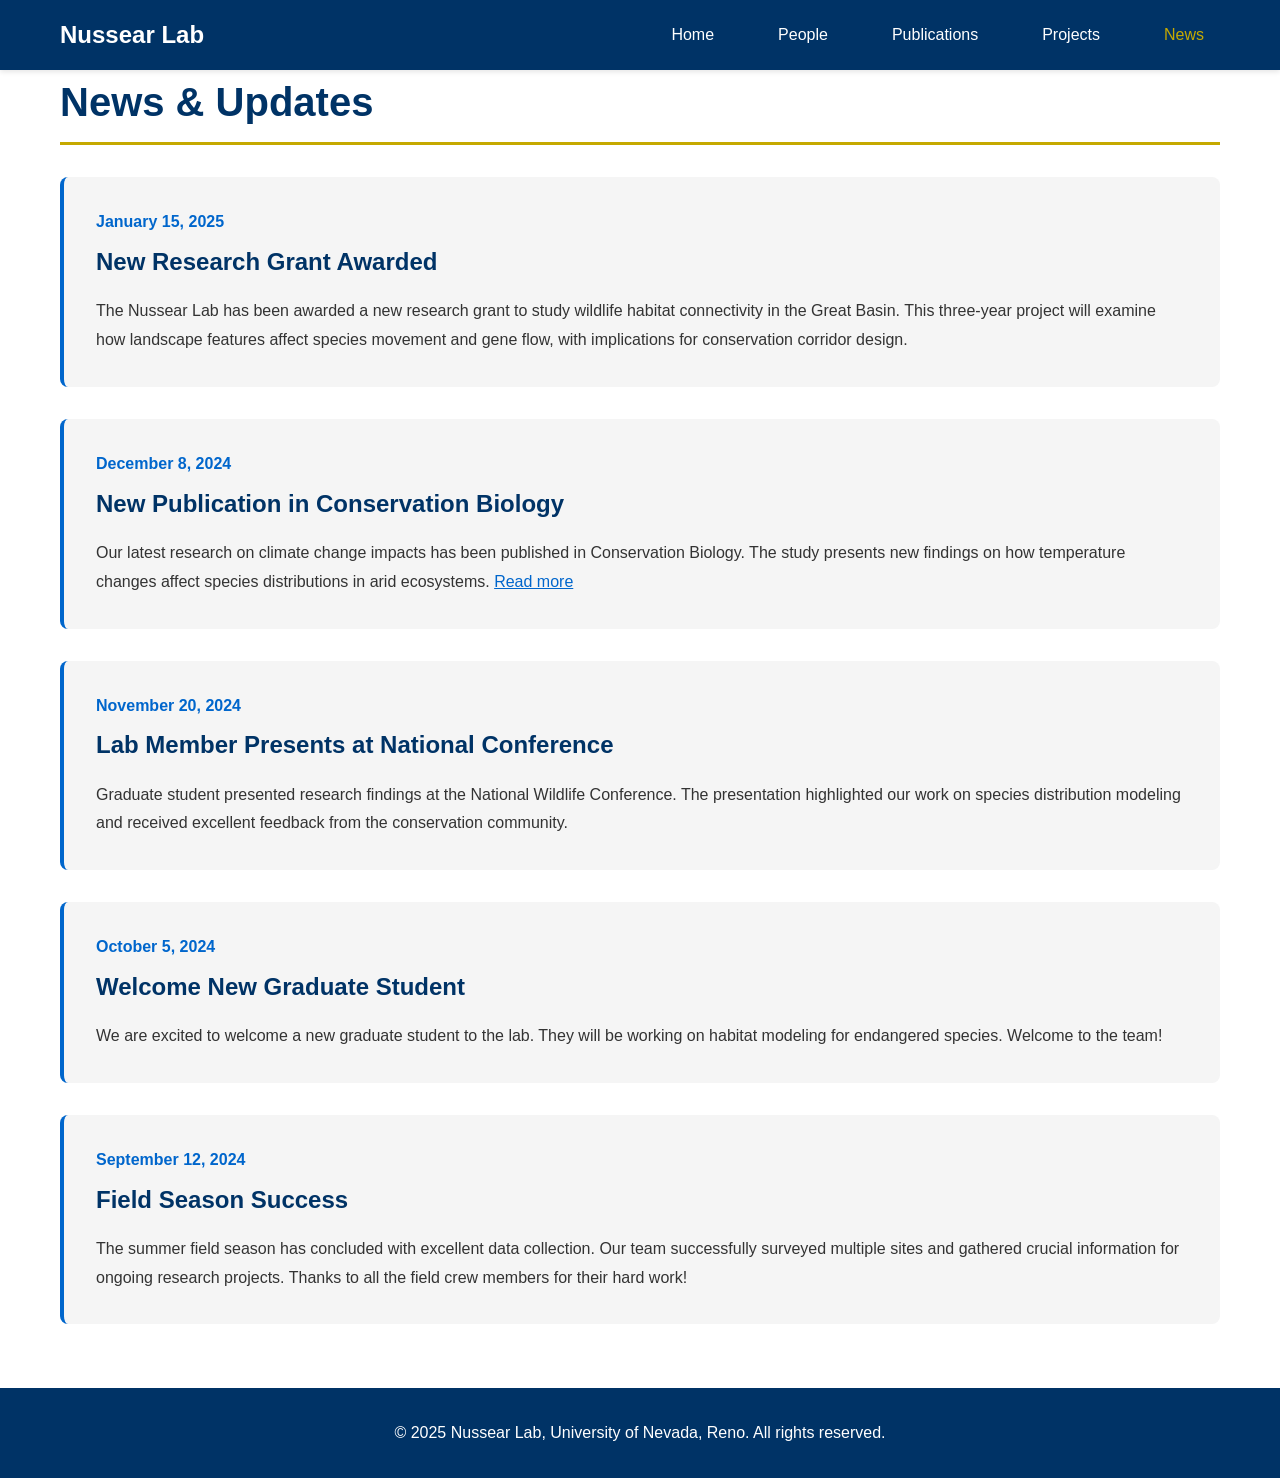
==== news.html @ e8a4df54 "Complete Nussear Lab website with all pages and functionality Co-authored-by: knussear <2953219+knus" ====
<!DOCTYPE html>
<html lang="en">
<head>
    <meta charset="UTF-8">
    <meta name="viewport" content="width=device-width, initial-scale=1.0">
    <meta name="description" content="Latest news and updates from the Nussear Lab">
    <title>News | Nussear Lab</title>
    <link rel="stylesheet" href="css/style.css">
</head>
<body>
    <nav class="navbar">
        <div class="container">
            <div class="nav-brand">
                <a href="index.html">Nussear Lab</a>
            </div>
            <ul class="nav-menu">
                <li><a href="index.html">Home</a></li>
                <li><a href="people.html">People</a></li>
                <li><a href="publications.html">Publications</a></li>
                <li><a href="projects.html">Projects</a></li>
                <li><a href="news.html" class="active">News</a></li>
            </ul>
        </div>
    </nav>

    <main class="container">
        <h1 class="page-title">News & Updates</h1>
        
        <div class="news-feed">
            <article class="news-item">
                <div class="news-date">January 15, 2025</div>
                <h2 class="news-title">New Research Grant Awarded</h2>
                <p class="news-content">
                    The Nussear Lab has been awarded a new research grant to study wildlife habitat 
                    connectivity in the Great Basin. This three-year project will examine how landscape 
                    features affect species movement and gene flow, with implications for conservation 
                    corridor design.
                </p>
            </article>

            <article class="news-item">
                <div class="news-date">December 8, 2024</div>
                <h2 class="news-title">New Publication in Conservation Biology</h2>
                <p class="news-content">
                    Our latest research on climate change impacts has been published in Conservation Biology. 
                    The study presents new findings on how temperature changes affect species distributions 
                    in arid ecosystems. <a href="publications.html">Read more</a>
                </p>
            </article>

            <article class="news-item">
                <div class="news-date">November 20, 2024</div>
                <h2 class="news-title">Lab Member Presents at National Conference</h2>
                <p class="news-content">
                    Graduate student presented research findings at the National Wildlife Conference. 
                    The presentation highlighted our work on species distribution modeling and received 
                    excellent feedback from the conservation community.
                </p>
            </article>

            <article class="news-item">
                <div class="news-date">October 5, 2024</div>
                <h2 class="news-title">Welcome New Graduate Student</h2>
                <p class="news-content">
                    We are excited to welcome a new graduate student to the lab. They will be working 
                    on habitat modeling for endangered species. Welcome to the team!
                </p>
            </article>

            <article class="news-item">
                <div class="news-date">September 12, 2024</div>
                <h2 class="news-title">Field Season Success</h2>
                <p class="news-content">
                    The summer field season has concluded with excellent data collection. Our team 
                    successfully surveyed multiple sites and gathered crucial information for ongoing 
                    research projects. Thanks to all the field crew members for their hard work!
                </p>
            </article>
        </div>
    </main>

    <footer>
        <div class="container">
            <p>&copy; 2025 Nussear Lab, University of Nevada, Reno. All rights reserved.</p>
        </div>
    </footer>

    <script src="js/main.js"></script>
</body>
</html>
---- css/style.css ----
/* Reset and Base Styles */
* {
    margin: 0;
    padding: 0;
    box-sizing: border-box;
}

:root {
    --primary-color: #003366;
    --secondary-color: #0066cc;
    --accent-color: #c5a900;
    --text-color: #333;
    --light-bg: #f5f5f5;
    --white: #ffffff;
    --border-color: #ddd;
    --success-color: #4caf50;
    --completed-color: #757575;
}

body {
    font-family: 'Segoe UI', Tahoma, Geneva, Verdana, sans-serif;
    line-height: 1.6;
    color: var(--text-color);
    background-color: var(--white);
}

.container {
    max-width: 1200px;
    margin: 0 auto;
    padding: 0 20px;
}

/* Navigation */
.navbar {
    background-color: var(--primary-color);
    color: var(--white);
    padding: 1rem 0;
    position: sticky;
    top: 0;
    z-index: 1000;
    box-shadow: 0 2px 5px rgba(0,0,0,0.1);
}

.navbar .container {
    display: flex;
    justify-content: space-between;
    align-items: center;
}

.nav-brand a {
    color: var(--white);
    text-decoration: none;
    font-size: 1.5rem;
    font-weight: bold;
}

.nav-menu {
    display: flex;
    list-style: none;
    gap: 2rem;
}

.nav-menu a {
    color: var(--white);
    text-decoration: none;
    transition: color 0.3s;
    padding: 0.5rem 1rem;
}

.nav-menu a:hover,
.nav-menu a.active {
    color: var(--accent-color);
}

/* Hero Section */
.hero {
    background: linear-gradient(135deg, var(--primary-color), var(--secondary-color));
    color: var(--white);
    padding: 4rem 0;
    text-align: center;
}

.hero h1 {
    font-size: 3rem;
    margin-bottom: 1rem;
}

.hero .subtitle {
    font-size: 1.5rem;
    margin-bottom: 0.5rem;
}

/* Main Content */
main {
    padding: 3rem 0;
    min-height: calc(100vh - 300px);
}

.page-title {
    font-size: 2.5rem;
    color: var(--primary-color);
    margin-bottom: 2rem;
    border-bottom: 3px solid var(--accent-color);
    padding-bottom: 0.5rem;
}

/* Sections */
.about {
    margin-bottom: 3rem;
}

.about h2 {
    color: var(--primary-color);
    margin-bottom: 1rem;
}

.about p {
    font-size: 1.1rem;
    margin-bottom: 1rem;
}

/* Highlight Grid */
.highlights {
    margin: 3rem 0;
}

.highlight-grid {
    display: grid;
    grid-template-columns: repeat(auto-fit, minmax(300px, 1fr));
    gap: 2rem;
    margin-top: 2rem;
}

.highlight-card {
    background-color: var(--light-bg);
    padding: 2rem;
    border-radius: 8px;
    text-align: center;
    transition: transform 0.3s, box-shadow 0.3s;
}

.highlight-card:hover {
    transform: translateY(-5px);
    box-shadow: 0 5px 15px rgba(0,0,0,0.2);
}

.highlight-card h3 {
    color: var(--primary-color);
    margin-bottom: 1rem;
}

.btn {
    display: inline-block;
    background-color: var(--secondary-color);
    color: var(--white);
    padding: 0.75rem 1.5rem;
    text-decoration: none;
    border-radius: 5px;
    margin-top: 1rem;
    transition: background-color 0.3s;
}

.btn:hover {
    background-color: var(--primary-color);
}

/* People Section */
.people-section {
    margin-bottom: 3rem;
}

.people-section h2 {
    color: var(--primary-color);
    margin-bottom: 1.5rem;
    font-size: 1.8rem;
}

.people-grid {
    display: grid;
    grid-template-columns: repeat(auto-fill, minmax(300px, 1fr));
    gap: 2rem;
}

.person-card {
    background-color: var(--light-bg);
    padding: 1.5rem;
    border-radius: 8px;
    border-left: 4px solid var(--secondary-color);
}

.person-info h3 {
    color: var(--primary-color);
    margin-bottom: 0.5rem;
}

.person-role {
    color: var(--secondary-color);
    font-weight: bold;
    margin-bottom: 0.75rem;
}

.person-bio {
    margin-bottom: 0.75rem;
}

.person-contact {
    font-size: 0.9rem;
}

.person-contact a {
    color: var(--secondary-color);
}

/* Alumni List */
.alumni-list {
    background-color: var(--light-bg);
    padding: 2rem;
    border-radius: 8px;
}

.alumni-item {
    padding: 1rem 0;
    border-bottom: 1px solid var(--border-color);
}

.alumni-item:last-child {
    border-bottom: none;
}

.alumni-item h4 {
    color: var(--primary-color);
    margin-bottom: 0.25rem;
}

/* Publications */
.filter-controls {
    margin-bottom: 2rem;
    padding: 1rem;
    background-color: var(--light-bg);
    border-radius: 5px;
}

.filter-controls label {
    font-weight: bold;
    margin-right: 1rem;
}

.filter-controls select {
    padding: 0.5rem;
    border: 1px solid var(--border-color);
    border-radius: 4px;
    font-size: 1rem;
}

.publications-list {
    margin-top: 2rem;
}

.publication {
    background-color: var(--light-bg);
    padding: 1.5rem;
    margin-bottom: 1.5rem;
    border-radius: 8px;
    border-left: 4px solid var(--secondary-color);
}

.pub-title {
    color: var(--primary-color);
    margin-bottom: 0.75rem;
    font-size: 1.3rem;
}

.pub-authors {
    margin-bottom: 0.5rem;
    font-weight: 500;
}

.pub-journal {
    margin-bottom: 0.5rem;
    color: #555;
}

.pub-year {
    color: var(--secondary-color);
    font-weight: bold;
    margin-bottom: 0.5rem;
}

.pub-links {
    margin-top: 0.75rem;
}

.pub-link {
    display: inline-block;
    background-color: var(--secondary-color);
    color: var(--white);
    padding: 0.4rem 1rem;
    margin-right: 0.5rem;
    text-decoration: none;
    border-radius: 4px;
    font-size: 0.9rem;
    transition: background-color 0.3s;
}

.pub-link:hover {
    background-color: var(--primary-color);
}

.no-results {
    text-align: center;
    padding: 2rem;
    color: #999;
}

/* Projects */
.projects-section {
    margin-bottom: 3rem;
}

.projects-section h2 {
    color: var(--primary-color);
    margin-bottom: 1.5rem;
    font-size: 1.8rem;
}

.project-card {
    background-color: var(--light-bg);
    padding: 2rem;
    margin-bottom: 2rem;
    border-radius: 8px;
    border-left: 5px solid var(--secondary-color);
}

.project-title {
    color: var(--primary-color);
    margin-bottom: 1rem;
    font-size: 1.5rem;
}

.project-status {
    display: inline-block;
    padding: 0.4rem 1rem;
    border-radius: 20px;
    font-size: 0.9rem;
    font-weight: bold;
    margin-bottom: 1rem;
}

.status-active {
    background-color: var(--success-color);
    color: var(--white);
}

.status-completed {
    background-color: var(--completed-color);
    color: var(--white);
}

.project-description {
    margin-bottom: 1.5rem;
    line-height: 1.8;
}

.project-meta {
    background-color: rgba(255,255,255,0.7);
    padding: 1rem;
    border-radius: 5px;
    margin-bottom: 1rem;
}

.project-meta p {
    margin-bottom: 0.5rem;
}

.project-outputs {
    background-color: rgba(255,255,255,0.7);
    padding: 1rem;
    border-radius: 5px;
}

.project-outputs ul {
    margin-left: 2rem;
    margin-top: 0.5rem;
}

/* News */
.news-feed {
    margin-top: 2rem;
}

.news-item {
    background-color: var(--light-bg);
    padding: 2rem;
    margin-bottom: 2rem;
    border-radius: 8px;
    border-left: 4px solid var(--secondary-color);
}

.news-date {
    color: var(--secondary-color);
    font-weight: bold;
    margin-bottom: 0.5rem;
}

.news-title {
    color: var(--primary-color);
    margin-bottom: 1rem;
    font-size: 1.5rem;
}

.news-content {
    line-height: 1.8;
}

.news-content a {
    color: var(--secondary-color);
}

/* Info Box */
.info-box {
    background-color: #e3f2fd;
    border-left: 4px solid var(--secondary-color);
    padding: 1.5rem;
    margin-top: 3rem;
    border-radius: 5px;
}

.info-box h2 {
    color: var(--primary-color);
    margin-bottom: 1rem;
}

.info-box code {
    background-color: #f5f5f5;
    padding: 0.2rem 0.5rem;
    border-radius: 3px;
    font-family: 'Courier New', monospace;
}

/* Footer */
footer {
    background-color: var(--primary-color);
    color: var(--white);
    text-align: center;
    padding: 2rem 0;
    margin-top: 4rem;
}

/* Responsive Design */
@media (max-width: 768px) {
    .navbar .container {
        flex-direction: column;
        gap: 1rem;
    }

    .nav-menu {
        flex-wrap: wrap;
        justify-content: center;
        gap: 1rem;
    }

    .hero h1 {
        font-size: 2rem;
    }

    .hero .subtitle {
        font-size: 1.2rem;
    }

    .highlight-grid {
        grid-template-columns: 1fr;
    }

    .people-grid {
        grid-template-columns: 1fr;
    }
}

@media (max-width: 480px) {
    .hero h1 {
        font-size: 1.5rem;
    }

    .page-title {
        font-size: 2rem;
    }
}
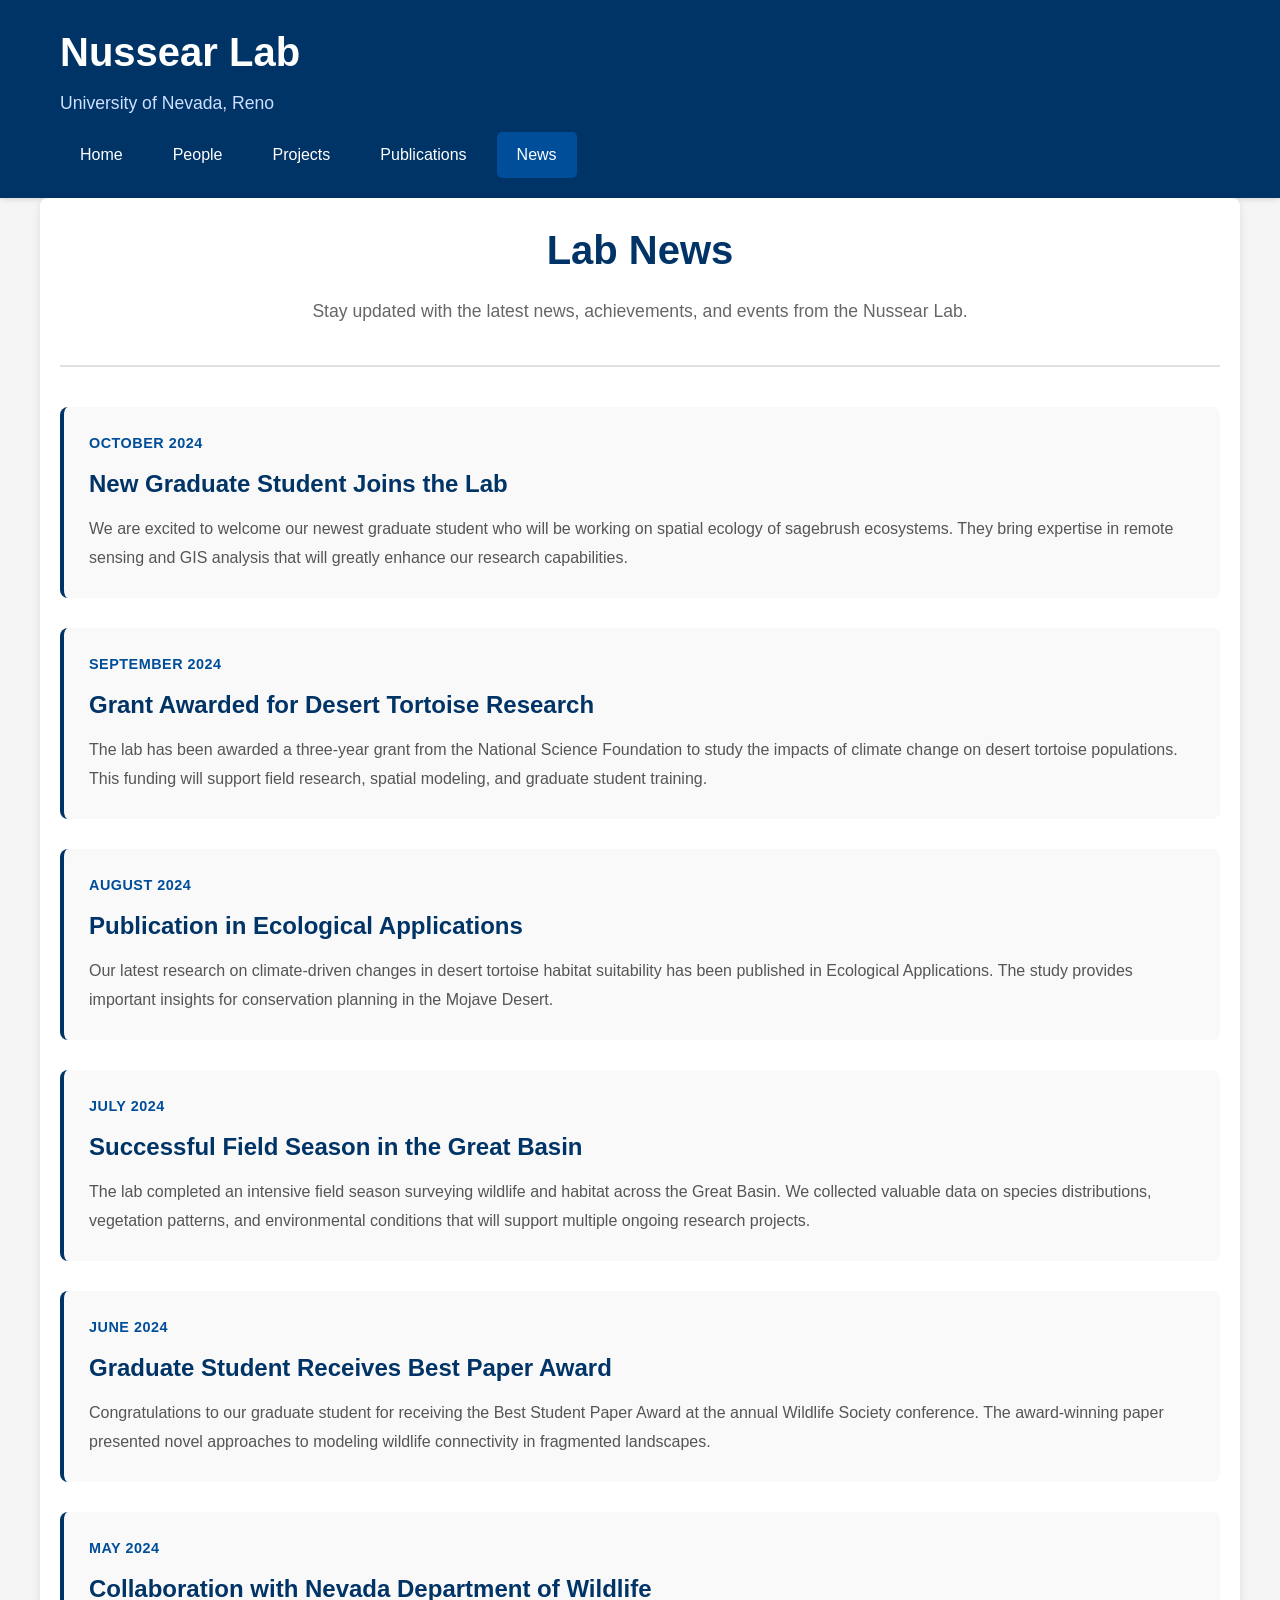
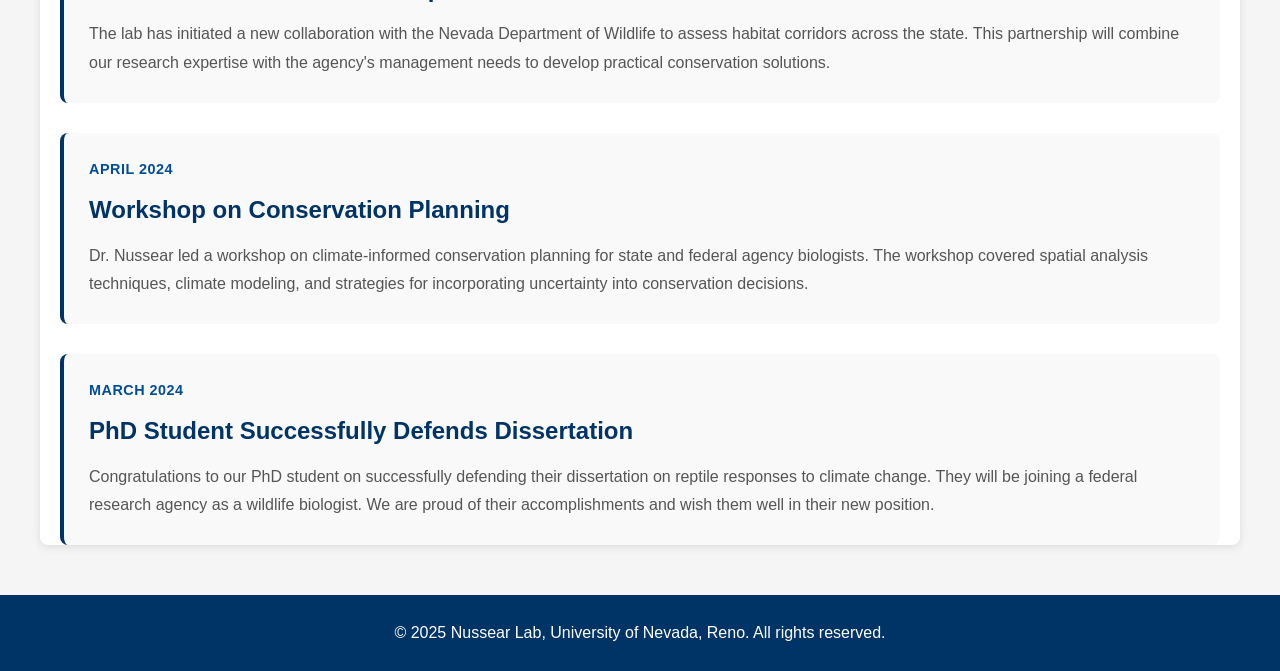
==== commit 1d3f15f0: "Build complete Nussear Lab website with all pages Co-authored-by: knussear <2953219+knussear@users.n" ====
--- a/news.html
+++ b/news.html
@@ -3,80 +3,83 @@
 <head>
     <meta charset="UTF-8">
     <meta name="viewport" content="width=device-width, initial-scale=1.0">
-    <meta name="description" content="Latest news and updates from the Nussear Lab">
-    <title>News | Nussear Lab</title>
+    <title>News - Nussear Lab</title>
     <link rel="stylesheet" href="css/style.css">
 </head>
 <body>
-    <nav class="navbar">
+    <header>
         <div class="container">
-            <div class="nav-brand">
-                <a href="index.html">Nussear Lab</a>
+            <div class="header-content">
+                <h1>Nussear Lab</h1>
+                <p class="subtitle">University of Nevada, Reno</p>
             </div>
-            <ul class="nav-menu">
-                <li><a href="index.html">Home</a></li>
-                <li><a href="people.html">People</a></li>
-                <li><a href="publications.html">Publications</a></li>
-                <li><a href="projects.html">Projects</a></li>
-                <li><a href="news.html" class="active">News</a></li>
-            </ul>
+            <nav>
+                <ul>
+                    <li><a href="index.html">Home</a></li>
+                    <li><a href="people.html">People</a></li>
+                    <li><a href="projects.html">Projects</a></li>
+                    <li><a href="publications.html">Publications</a></li>
+                    <li><a href="news.html" class="active">News</a></li>
+                </ul>
+            </nav>
         </div>
-    </nav>
+    </header>
 
     <main class="container">
-        <h1 class="page-title">News & Updates</h1>
-        
-        <div class="news-feed">
-            <article class="news-item">
-                <div class="news-date">January 15, 2025</div>
-                <h2 class="news-title">New Research Grant Awarded</h2>
-                <p class="news-content">
-                    The Nussear Lab has been awarded a new research grant to study wildlife habitat 
-                    connectivity in the Great Basin. This three-year project will examine how landscape 
-                    features affect species movement and gene flow, with implications for conservation 
-                    corridor design.
-                </p>
-            </article>
+        <section class="page-header">
+            <h2>Lab News</h2>
+            <p>Stay updated with the latest news, achievements, and events from the Nussear Lab.</p>
+        </section>
 
-            <article class="news-item">
-                <div class="news-date">December 8, 2024</div>
-                <h2 class="news-title">New Publication in Conservation Biology</h2>
-                <p class="news-content">
-                    Our latest research on climate change impacts has been published in Conservation Biology. 
-                    The study presents new findings on how temperature changes affect species distributions 
-                    in arid ecosystems. <a href="publications.html">Read more</a>
-                </p>
-            </article>
+        <section class="news-section">
+            <div class="news-card">
+                <div class="news-date">October 2024</div>
+                <h3>New Graduate Student Joins the Lab</h3>
+                <p>We are excited to welcome our newest graduate student who will be working on spatial ecology of sagebrush ecosystems. They bring expertise in remote sensing and GIS analysis that will greatly enhance our research capabilities.</p>
+            </div>
 
-            <article class="news-item">
-                <div class="news-date">November 20, 2024</div>
-                <h2 class="news-title">Lab Member Presents at National Conference</h2>
-                <p class="news-content">
-                    Graduate student presented research findings at the National Wildlife Conference. 
-                    The presentation highlighted our work on species distribution modeling and received 
-                    excellent feedback from the conservation community.
-                </p>
-            </article>
+            <div class="news-card">
+                <div class="news-date">September 2024</div>
+                <h3>Grant Awarded for Desert Tortoise Research</h3>
+                <p>The lab has been awarded a three-year grant from the National Science Foundation to study the impacts of climate change on desert tortoise populations. This funding will support field research, spatial modeling, and graduate student training.</p>
+            </div>
 
-            <article class="news-item">
-                <div class="news-date">October 5, 2024</div>
-                <h2 class="news-title">Welcome New Graduate Student</h2>
-                <p class="news-content">
-                    We are excited to welcome a new graduate student to the lab. They will be working 
-                    on habitat modeling for endangered species. Welcome to the team!
-                </p>
-            </article>
+            <div class="news-card">
+                <div class="news-date">August 2024</div>
+                <h3>Publication in Ecological Applications</h3>
+                <p>Our latest research on climate-driven changes in desert tortoise habitat suitability has been published in Ecological Applications. The study provides important insights for conservation planning in the Mojave Desert.</p>
+            </div>
 
-            <article class="news-item">
-                <div class="news-date">September 12, 2024</div>
-                <h2 class="news-title">Field Season Success</h2>
-                <p class="news-content">
-                    The summer field season has concluded with excellent data collection. Our team 
-                    successfully surveyed multiple sites and gathered crucial information for ongoing 
-                    research projects. Thanks to all the field crew members for their hard work!
-                </p>
-            </article>
-        </div>
+            <div class="news-card">
+                <div class="news-date">July 2024</div>
+                <h3>Successful Field Season in the Great Basin</h3>
+                <p>The lab completed an intensive field season surveying wildlife and habitat across the Great Basin. We collected valuable data on species distributions, vegetation patterns, and environmental conditions that will support multiple ongoing research projects.</p>
+            </div>
+
+            <div class="news-card">
+                <div class="news-date">June 2024</div>
+                <h3>Graduate Student Receives Best Paper Award</h3>
+                <p>Congratulations to our graduate student for receiving the Best Student Paper Award at the annual Wildlife Society conference. The award-winning paper presented novel approaches to modeling wildlife connectivity in fragmented landscapes.</p>
+            </div>
+
+            <div class="news-card">
+                <div class="news-date">May 2024</div>
+                <h3>Collaboration with Nevada Department of Wildlife</h3>
+                <p>The lab has initiated a new collaboration with the Nevada Department of Wildlife to assess habitat corridors across the state. This partnership will combine our research expertise with the agency's management needs to develop practical conservation solutions.</p>
+            </div>
+
+            <div class="news-card">
+                <div class="news-date">April 2024</div>
+                <h3>Workshop on Conservation Planning</h3>
+                <p>Dr. Nussear led a workshop on climate-informed conservation planning for state and federal agency biologists. The workshop covered spatial analysis techniques, climate modeling, and strategies for incorporating uncertainty into conservation decisions.</p>
+            </div>
+
+            <div class="news-card">
+                <div class="news-date">March 2024</div>
+                <h3>PhD Student Successfully Defends Dissertation</h3>
+                <p>Congratulations to our PhD student on successfully defending their dissertation on reptile responses to climate change. They will be joining a federal research agency as a wildlife biologist. We are proud of their accomplishments and wish them well in their new position.</p>
+            </div>
+        </section>
     </main>
 
     <footer>
@@ -84,7 +87,5 @@
             <p>&copy; 2025 Nussear Lab, University of Nevada, Reno. All rights reserved.</p>
         </div>
     </footer>
-
-    <script src="js/main.js"></script>
 </body>
 </html>
--- a/css/style.css
+++ b/css/style.css
@@ -1,27 +1,15 @@
-/* Reset and Base Styles */
+/* Reset and base styles */
 * {
     margin: 0;
     padding: 0;
     box-sizing: border-box;
 }
 
-:root {
-    --primary-color: #003366;
-    --secondary-color: #0066cc;
-    --accent-color: #c5a900;
-    --text-color: #333;
-    --light-bg: #f5f5f5;
-    --white: #ffffff;
-    --border-color: #ddd;
-    --success-color: #4caf50;
-    --completed-color: #757575;
-}
-
 body {
-    font-family: 'Segoe UI', Tahoma, Geneva, Verdana, sans-serif;
+    font-family: -apple-system, BlinkMacSystemFont, 'Segoe UI', Roboto, 'Helvetica Neue', Arial, sans-serif;
     line-height: 1.6;
-    color: var(--text-color);
-    background-color: var(--white);
+    color: #333;
+    background-color: #f5f5f5;
 }
 
 .container {
@@ -30,458 +18,435 @@
     padding: 0 20px;
 }
 
-/* Navigation */
-.navbar {
-    background-color: var(--primary-color);
-    color: var(--white);
-    padding: 1rem 0;
-    position: sticky;
-    top: 0;
-    z-index: 1000;
+/* Header styles */
+header {
+    background-color: #003366;
+    color: white;
+    padding: 20px 0;
     box-shadow: 0 2px 5px rgba(0,0,0,0.1);
 }
 
-.navbar .container {
+.header-content {
+    margin-bottom: 15px;
+}
+
+header h1 {
+    font-size: 2.5rem;
+    font-weight: 700;
+    margin-bottom: 5px;
+}
+
+.subtitle {
+    font-size: 1.1rem;
+    color: #cce0ff;
+}
+
+/* Navigation styles */
+nav ul {
+    list-style: none;
     display: flex;
-    justify-content: space-between;
-    align-items: center;
-}
-
-.nav-brand a {
-    color: var(--white);
+    flex-wrap: wrap;
+    gap: 10px;
+}
+
+nav li {
+    margin: 0;
+}
+
+nav a {
+    color: white;
     text-decoration: none;
+    padding: 10px 20px;
+    display: block;
+    border-radius: 5px;
+    transition: background-color 0.3s ease;
+}
+
+nav a:hover,
+nav a.active {
+    background-color: #004d99;
+}
+
+/* Main content styles */
+main {
+    background-color: white;
+    padding: 40px 20px;
+    margin: 30px auto;
+    border-radius: 8px;
+    box-shadow: 0 2px 10px rgba(0,0,0,0.1);
+}
+
+/* Hero section */
+.hero {
+    text-align: center;
+    padding: 40px 0;
+    border-bottom: 2px solid #e0e0e0;
+    margin-bottom: 40px;
+}
+
+.hero h2 {
+    font-size: 2.5rem;
+    color: #003366;
+    margin-bottom: 20px;
+}
+
+.hero p {
+    font-size: 1.2rem;
+    color: #555;
+    max-width: 800px;
+    margin: 0 auto;
+}
+
+/* Page header */
+.page-header {
+    text-align: center;
+    padding: 20px 0 40px;
+    border-bottom: 2px solid #e0e0e0;
+    margin-bottom: 40px;
+}
+
+.page-header h2 {
+    font-size: 2.5rem;
+    color: #003366;
+    margin-bottom: 15px;
+}
+
+.page-header p {
+    font-size: 1.1rem;
+    color: #666;
+}
+
+/* Section styles */
+section {
+    margin-bottom: 40px;
+}
+
+section h3 {
+    font-size: 2rem;
+    color: #003366;
+    margin-bottom: 25px;
+    padding-bottom: 10px;
+    border-bottom: 2px solid #003366;
+}
+
+section h4 {
     font-size: 1.5rem;
-    font-weight: bold;
-}
-
-.nav-menu {
-    display: flex;
-    list-style: none;
-    gap: 2rem;
-}
-
-.nav-menu a {
-    color: var(--white);
-    text-decoration: none;
-    transition: color 0.3s;
-    padding: 0.5rem 1rem;
-}
-
-.nav-menu a:hover,
-.nav-menu a.active {
-    color: var(--accent-color);
-}
-
-/* Hero Section */
-.hero {
-    background: linear-gradient(135deg, var(--primary-color), var(--secondary-color));
-    color: var(--white);
-    padding: 4rem 0;
-    text-align: center;
-}
-
-.hero h1 {
-    font-size: 3rem;
-    margin-bottom: 1rem;
-}
-
-.hero .subtitle {
-    font-size: 1.5rem;
-    margin-bottom: 0.5rem;
-}
-
-/* Main Content */
-main {
-    padding: 3rem 0;
-    min-height: calc(100vh - 300px);
-}
-
-.page-title {
-    font-size: 2.5rem;
-    color: var(--primary-color);
-    margin-bottom: 2rem;
-    border-bottom: 3px solid var(--accent-color);
-    padding-bottom: 0.5rem;
-}
-
-/* Sections */
-.about {
-    margin-bottom: 3rem;
-}
-
-.about h2 {
-    color: var(--primary-color);
-    margin-bottom: 1rem;
-}
-
-.about p {
-    font-size: 1.1rem;
-    margin-bottom: 1rem;
-}
-
-/* Highlight Grid */
-.highlights {
-    margin: 3rem 0;
-}
-
-.highlight-grid {
+    color: #004d99;
+    margin-bottom: 10px;
+}
+
+/* Cards layout */
+.cards {
     display: grid;
     grid-template-columns: repeat(auto-fit, minmax(300px, 1fr));
-    gap: 2rem;
-    margin-top: 2rem;
-}
-
-.highlight-card {
-    background-color: var(--light-bg);
-    padding: 2rem;
-    border-radius: 8px;
-    text-align: center;
-    transition: transform 0.3s, box-shadow 0.3s;
-}
-
-.highlight-card:hover {
+    gap: 30px;
+    margin-top: 30px;
+}
+
+.card {
+    background-color: #f9f9f9;
+    padding: 30px;
+    border-radius: 8px;
+    box-shadow: 0 2px 5px rgba(0,0,0,0.1);
+    transition: transform 0.3s ease, box-shadow 0.3s ease;
+}
+
+.card:hover {
     transform: translateY(-5px);
     box-shadow: 0 5px 15px rgba(0,0,0,0.2);
 }
 
-.highlight-card h3 {
-    color: var(--primary-color);
-    margin-bottom: 1rem;
-}
-
-.btn {
-    display: inline-block;
-    background-color: var(--secondary-color);
-    color: var(--white);
-    padding: 0.75rem 1.5rem;
+.card h4 {
+    color: #003366;
+    margin-bottom: 15px;
+}
+
+/* People page styles */
+.people-section {
+    margin-bottom: 50px;
+}
+
+.person-list {
+    display: grid;
+    gap: 25px;
+}
+
+.person-card {
+    background-color: #f9f9f9;
+    padding: 25px;
+    border-radius: 8px;
+    border-left: 4px solid #003366;
+}
+
+.person-info h4 {
+    color: #003366;
+    font-size: 1.4rem;
+    margin-bottom: 8px;
+}
+
+.person-role {
+    color: #004d99;
+    font-weight: 600;
+    font-size: 1.1rem;
+    margin-bottom: 5px;
+}
+
+.person-email {
+    color: #666;
+    margin-bottom: 15px;
+}
+
+.person-bio {
+    color: #555;
+    line-height: 1.8;
+}
+
+/* Projects page styles */
+.projects-section {
+    margin-bottom: 50px;
+}
+
+.project-card {
+    background-color: #f9f9f9;
+    padding: 30px;
+    border-radius: 8px;
+    border-left: 4px solid #003366;
+    margin-bottom: 25px;
+}
+
+.project-card h4 {
+    color: #003366;
+    font-size: 1.6rem;
+    margin-bottom: 15px;
+}
+
+.project-status {
+    color: #004d99;
+    font-weight: 600;
+    margin-bottom: 5px;
+}
+
+.project-funding {
+    color: #666;
+    font-style: italic;
+    margin-bottom: 15px;
+}
+
+.project-description {
+    color: #555;
+    line-height: 1.8;
+    margin-bottom: 15px;
+}
+
+.project-team {
+    color: #666;
+    font-size: 0.95rem;
+}
+
+/* Publications page styles */
+.publications-section {
+    margin-bottom: 50px;
+}
+
+.publication-card {
+    background-color: #f9f9f9;
+    padding: 25px;
+    border-radius: 8px;
+    border-left: 4px solid #003366;
+    margin-bottom: 25px;
+}
+
+.publication-authors {
+    color: #333;
+    font-weight: 600;
+    margin-bottom: 8px;
+}
+
+.publication-title {
+    color: #003366;
+    font-size: 1.2rem;
+    font-weight: 600;
+    margin-bottom: 8px;
+}
+
+.publication-journal {
+    color: #666;
+    margin-bottom: 12px;
+}
+
+.publication-abstract {
+    color: #555;
+    line-height: 1.8;
+    margin-bottom: 15px;
+}
+
+.publication-link {
+    color: #004d99;
     text-decoration: none;
-    border-radius: 5px;
-    margin-top: 1rem;
-    transition: background-color 0.3s;
-}
-
-.btn:hover {
-    background-color: var(--primary-color);
-}
-
-/* People Section */
-.people-section {
-    margin-bottom: 3rem;
-}
-
-.people-section h2 {
-    color: var(--primary-color);
-    margin-bottom: 1.5rem;
-    font-size: 1.8rem;
-}
-
-.people-grid {
+    font-weight: 600;
+    transition: color 0.3s ease;
+}
+
+.publication-link:hover {
+    color: #003366;
+    text-decoration: underline;
+}
+
+.publications-info {
+    background-color: #e8f4f8;
+    padding: 25px;
+    border-radius: 8px;
+    margin-top: 40px;
+}
+
+.publications-info h3 {
+    border-bottom: none;
+    margin-bottom: 15px;
+}
+
+.publications-info ul {
+    list-style: none;
+    padding-left: 0;
+}
+
+.publications-info li {
+    margin-bottom: 10px;
+}
+
+.publications-info a {
+    color: #004d99;
+    text-decoration: none;
+    font-weight: 600;
+}
+
+.publications-info a:hover {
+    text-decoration: underline;
+}
+
+/* News page styles */
+.news-section {
     display: grid;
-    grid-template-columns: repeat(auto-fill, minmax(300px, 1fr));
-    gap: 2rem;
-}
-
-.person-card {
-    background-color: var(--light-bg);
-    padding: 1.5rem;
-    border-radius: 8px;
-    border-left: 4px solid var(--secondary-color);
-}
-
-.person-info h3 {
-    color: var(--primary-color);
-    margin-bottom: 0.5rem;
-}
-
-.person-role {
-    color: var(--secondary-color);
-    font-weight: bold;
-    margin-bottom: 0.75rem;
-}
-
-.person-bio {
-    margin-bottom: 0.75rem;
-}
-
-.person-contact {
+    gap: 30px;
+}
+
+.news-card {
+    background-color: #f9f9f9;
+    padding: 25px;
+    border-radius: 8px;
+    border-left: 4px solid #003366;
+}
+
+.news-date {
+    color: #004d99;
+    font-weight: 600;
     font-size: 0.9rem;
-}
-
-.person-contact a {
-    color: var(--secondary-color);
-}
-
-/* Alumni List */
-.alumni-list {
-    background-color: var(--light-bg);
-    padding: 2rem;
-    border-radius: 8px;
-}
-
-.alumni-item {
-    padding: 1rem 0;
-    border-bottom: 1px solid var(--border-color);
-}
-
-.alumni-item:last-child {
+    text-transform: uppercase;
+    letter-spacing: 0.5px;
+    margin-bottom: 10px;
+}
+
+.news-card h3 {
+    color: #003366;
+    font-size: 1.5rem;
+    margin-bottom: 12px;
+    padding-bottom: 0;
     border-bottom: none;
 }
 
-.alumni-item h4 {
-    color: var(--primary-color);
-    margin-bottom: 0.25rem;
-}
-
-/* Publications */
-.filter-controls {
-    margin-bottom: 2rem;
-    padding: 1rem;
-    background-color: var(--light-bg);
-    border-radius: 5px;
-}
-
-.filter-controls label {
-    font-weight: bold;
-    margin-right: 1rem;
-}
-
-.filter-controls select {
-    padding: 0.5rem;
-    border: 1px solid var(--border-color);
-    border-radius: 4px;
-    font-size: 1rem;
-}
-
-.publications-list {
-    margin-top: 2rem;
-}
-
-.publication {
-    background-color: var(--light-bg);
-    padding: 1.5rem;
-    margin-bottom: 1.5rem;
-    border-radius: 8px;
-    border-left: 4px solid var(--secondary-color);
-}
-
-.pub-title {
-    color: var(--primary-color);
-    margin-bottom: 0.75rem;
-    font-size: 1.3rem;
-}
-
-.pub-authors {
-    margin-bottom: 0.5rem;
-    font-weight: 500;
-}
-
-.pub-journal {
-    margin-bottom: 0.5rem;
-    color: #555;
-}
-
-.pub-year {
-    color: var(--secondary-color);
-    font-weight: bold;
-    margin-bottom: 0.5rem;
-}
-
-.pub-links {
-    margin-top: 0.75rem;
-}
-
-.pub-link {
-    display: inline-block;
-    background-color: var(--secondary-color);
-    color: var(--white);
-    padding: 0.4rem 1rem;
-    margin-right: 0.5rem;
-    text-decoration: none;
-    border-radius: 4px;
-    font-size: 0.9rem;
-    transition: background-color 0.3s;
-}
-
-.pub-link:hover {
-    background-color: var(--primary-color);
-}
-
-.no-results {
+.news-card p {
+    color: #555;
+    line-height: 1.8;
+}
+
+/* About section */
+.about {
+    background-color: #e8f4f8;
+    padding: 30px;
+    border-radius: 8px;
+}
+
+.about h3 {
+    border-bottom: none;
+    margin-bottom: 15px;
+}
+
+.about p {
+    color: #555;
+    line-height: 1.8;
+    font-size: 1.05rem;
+}
+
+/* Research areas */
+.research-areas {
+    margin-bottom: 50px;
+}
+
+/* Footer styles */
+footer {
+    background-color: #003366;
+    color: white;
     text-align: center;
-    padding: 2rem;
-    color: #999;
-}
-
-/* Projects */
-.projects-section {
-    margin-bottom: 3rem;
-}
-
-.projects-section h2 {
-    color: var(--primary-color);
-    margin-bottom: 1.5rem;
-    font-size: 1.8rem;
-}
-
-.project-card {
-    background-color: var(--light-bg);
-    padding: 2rem;
-    margin-bottom: 2rem;
-    border-radius: 8px;
-    border-left: 5px solid var(--secondary-color);
-}
-
-.project-title {
-    color: var(--primary-color);
-    margin-bottom: 1rem;
-    font-size: 1.5rem;
-}
-
-.project-status {
-    display: inline-block;
-    padding: 0.4rem 1rem;
-    border-radius: 20px;
-    font-size: 0.9rem;
-    font-weight: bold;
-    margin-bottom: 1rem;
-}
-
-.status-active {
-    background-color: var(--success-color);
-    color: var(--white);
-}
-
-.status-completed {
-    background-color: var(--completed-color);
-    color: var(--white);
-}
-
-.project-description {
-    margin-bottom: 1.5rem;
-    line-height: 1.8;
-}
-
-.project-meta {
-    background-color: rgba(255,255,255,0.7);
-    padding: 1rem;
-    border-radius: 5px;
-    margin-bottom: 1rem;
-}
-
-.project-meta p {
-    margin-bottom: 0.5rem;
-}
-
-.project-outputs {
-    background-color: rgba(255,255,255,0.7);
-    padding: 1rem;
-    border-radius: 5px;
-}
-
-.project-outputs ul {
-    margin-left: 2rem;
-    margin-top: 0.5rem;
-}
-
-/* News */
-.news-feed {
-    margin-top: 2rem;
-}
-
-.news-item {
-    background-color: var(--light-bg);
-    padding: 2rem;
-    margin-bottom: 2rem;
-    border-radius: 8px;
-    border-left: 4px solid var(--secondary-color);
-}
-
-.news-date {
-    color: var(--secondary-color);
-    font-weight: bold;
-    margin-bottom: 0.5rem;
-}
-
-.news-title {
-    color: var(--primary-color);
-    margin-bottom: 1rem;
-    font-size: 1.5rem;
-}
-
-.news-content {
-    line-height: 1.8;
-}
-
-.news-content a {
-    color: var(--secondary-color);
-}
-
-/* Info Box */
-.info-box {
-    background-color: #e3f2fd;
-    border-left: 4px solid var(--secondary-color);
-    padding: 1.5rem;
-    margin-top: 3rem;
-    border-radius: 5px;
-}
-
-.info-box h2 {
-    color: var(--primary-color);
-    margin-bottom: 1rem;
-}
-
-.info-box code {
-    background-color: #f5f5f5;
-    padding: 0.2rem 0.5rem;
-    border-radius: 3px;
-    font-family: 'Courier New', monospace;
-}
-
-/* Footer */
-footer {
-    background-color: var(--primary-color);
-    color: var(--white);
-    text-align: center;
-    padding: 2rem 0;
-    margin-top: 4rem;
-}
-
-/* Responsive Design */
+    padding: 25px 0;
+    margin-top: 50px;
+}
+
+footer p {
+    margin: 0;
+}
+
+/* Responsive design */
 @media (max-width: 768px) {
-    .navbar .container {
+    header h1 {
+        font-size: 2rem;
+    }
+
+    .subtitle {
+        font-size: 1rem;
+    }
+
+    nav ul {
         flex-direction: column;
-        gap: 1rem;
-    }
-
-    .nav-menu {
-        flex-wrap: wrap;
-        justify-content: center;
-        gap: 1rem;
-    }
-
-    .hero h1 {
+        gap: 5px;
+    }
+
+    nav a {
+        padding: 12px 15px;
+    }
+
+    .hero h2,
+    .page-header h2 {
         font-size: 2rem;
     }
 
-    .hero .subtitle {
-        font-size: 1.2rem;
-    }
-
-    .highlight-grid {
+    .hero p {
+        font-size: 1rem;
+    }
+
+    section h3 {
+        font-size: 1.6rem;
+    }
+
+    .cards {
         grid-template-columns: 1fr;
     }
 
-    .people-grid {
-        grid-template-columns: 1fr;
+    main {
+        padding: 30px 15px;
+        margin: 20px auto;
     }
 }
 
 @media (max-width: 480px) {
-    .hero h1 {
-        font-size: 1.5rem;
-    }
-
-    .page-title {
-        font-size: 2rem;
-    }
-}
+    header h1 {
+        font-size: 1.6rem;
+    }
+
+    .hero h2,
+    .page-header h2 {
+        font-size: 1.6rem;
+    }
+
+    section h3 {
+        font-size: 1.4rem;
+    }
+}
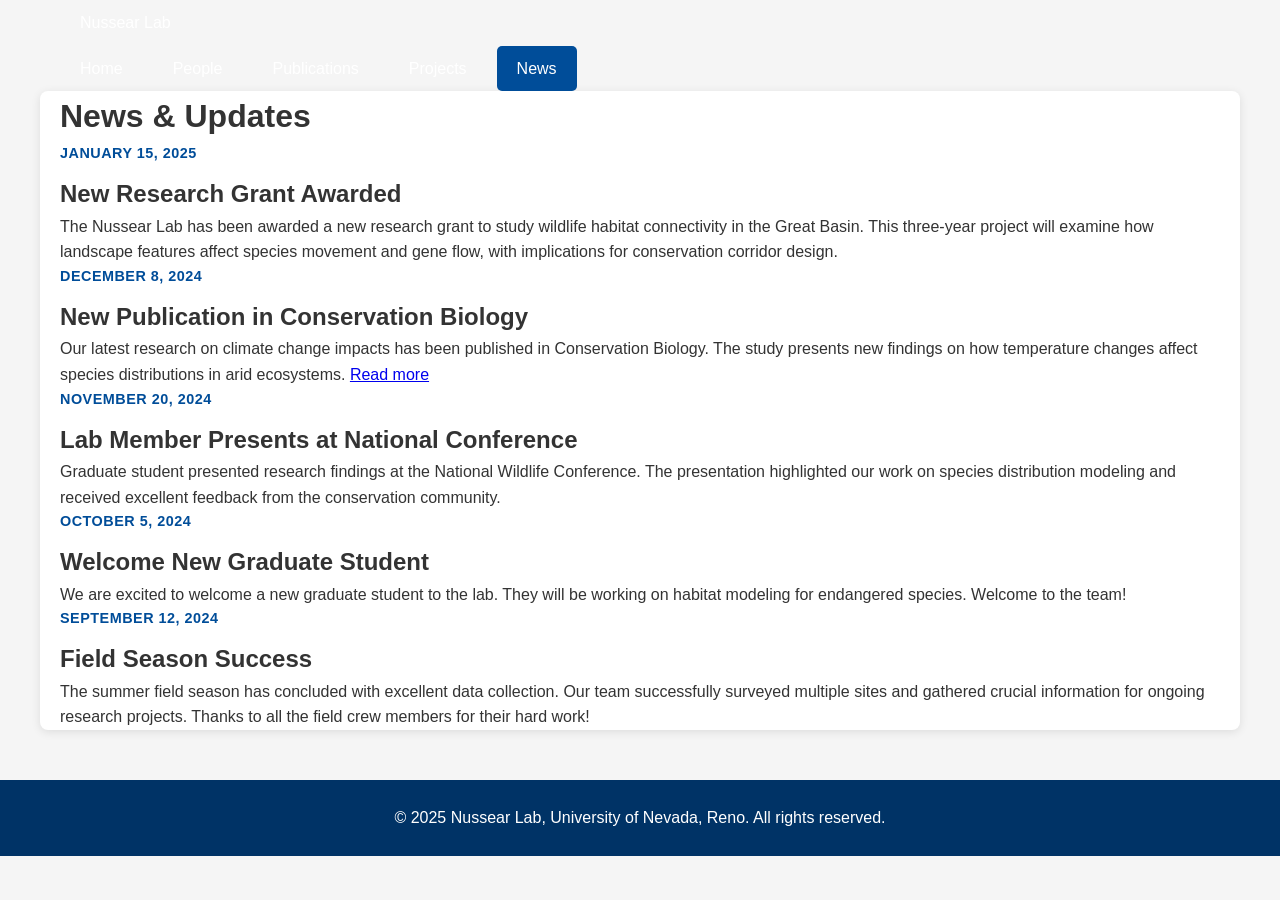
==== commit dfcabf51: "Fix navigation active state - remove hardcoded classes Co-authored-by: knussear <2953219+knussear@us" ====
--- a/news.html
+++ b/news.html
@@ -3,83 +3,80 @@
 <head>
     <meta charset="UTF-8">
     <meta name="viewport" content="width=device-width, initial-scale=1.0">
-    <title>News - Nussear Lab</title>
+    <meta name="description" content="Latest news and updates from the Nussear Lab">
+    <title>News | Nussear Lab</title>
     <link rel="stylesheet" href="css/style.css">
 </head>
 <body>
-    <header>
+    <nav class="navbar">
         <div class="container">
-            <div class="header-content">
-                <h1>Nussear Lab</h1>
-                <p class="subtitle">University of Nevada, Reno</p>
+            <div class="nav-brand">
+                <a href="index.html">Nussear Lab</a>
             </div>
-            <nav>
-                <ul>
-                    <li><a href="index.html">Home</a></li>
-                    <li><a href="people.html">People</a></li>
-                    <li><a href="projects.html">Projects</a></li>
-                    <li><a href="publications.html">Publications</a></li>
-                    <li><a href="news.html" class="active">News</a></li>
-                </ul>
-            </nav>
+            <ul class="nav-menu">
+                <li><a href="index.html">Home</a></li>
+                <li><a href="people.html">People</a></li>
+                <li><a href="publications.html">Publications</a></li>
+                <li><a href="projects.html">Projects</a></li>
+                <li><a href="news.html">News</a></li>
+            </ul>
         </div>
-    </header>
+    </nav>
 
     <main class="container">
-        <section class="page-header">
-            <h2>Lab News</h2>
-            <p>Stay updated with the latest news, achievements, and events from the Nussear Lab.</p>
-        </section>
+        <h1 class="page-title">News & Updates</h1>
+        
+        <div class="news-feed">
+            <article class="news-item">
+                <div class="news-date">January 15, 2025</div>
+                <h2 class="news-title">New Research Grant Awarded</h2>
+                <p class="news-content">
+                    The Nussear Lab has been awarded a new research grant to study wildlife habitat 
+                    connectivity in the Great Basin. This three-year project will examine how landscape 
+                    features affect species movement and gene flow, with implications for conservation 
+                    corridor design.
+                </p>
+            </article>
 
-        <section class="news-section">
-            <div class="news-card">
-                <div class="news-date">October 2024</div>
-                <h3>New Graduate Student Joins the Lab</h3>
-                <p>We are excited to welcome our newest graduate student who will be working on spatial ecology of sagebrush ecosystems. They bring expertise in remote sensing and GIS analysis that will greatly enhance our research capabilities.</p>
-            </div>
+            <article class="news-item">
+                <div class="news-date">December 8, 2024</div>
+                <h2 class="news-title">New Publication in Conservation Biology</h2>
+                <p class="news-content">
+                    Our latest research on climate change impacts has been published in Conservation Biology. 
+                    The study presents new findings on how temperature changes affect species distributions 
+                    in arid ecosystems. <a href="publications.html">Read more</a>
+                </p>
+            </article>
 
-            <div class="news-card">
-                <div class="news-date">September 2024</div>
-                <h3>Grant Awarded for Desert Tortoise Research</h3>
-                <p>The lab has been awarded a three-year grant from the National Science Foundation to study the impacts of climate change on desert tortoise populations. This funding will support field research, spatial modeling, and graduate student training.</p>
-            </div>
+            <article class="news-item">
+                <div class="news-date">November 20, 2024</div>
+                <h2 class="news-title">Lab Member Presents at National Conference</h2>
+                <p class="news-content">
+                    Graduate student presented research findings at the National Wildlife Conference. 
+                    The presentation highlighted our work on species distribution modeling and received 
+                    excellent feedback from the conservation community.
+                </p>
+            </article>
 
-            <div class="news-card">
-                <div class="news-date">August 2024</div>
-                <h3>Publication in Ecological Applications</h3>
-                <p>Our latest research on climate-driven changes in desert tortoise habitat suitability has been published in Ecological Applications. The study provides important insights for conservation planning in the Mojave Desert.</p>
-            </div>
+            <article class="news-item">
+                <div class="news-date">October 5, 2024</div>
+                <h2 class="news-title">Welcome New Graduate Student</h2>
+                <p class="news-content">
+                    We are excited to welcome a new graduate student to the lab. They will be working 
+                    on habitat modeling for endangered species. Welcome to the team!
+                </p>
+            </article>
 
-            <div class="news-card">
-                <div class="news-date">July 2024</div>
-                <h3>Successful Field Season in the Great Basin</h3>
-                <p>The lab completed an intensive field season surveying wildlife and habitat across the Great Basin. We collected valuable data on species distributions, vegetation patterns, and environmental conditions that will support multiple ongoing research projects.</p>
-            </div>
-
-            <div class="news-card">
-                <div class="news-date">June 2024</div>
-                <h3>Graduate Student Receives Best Paper Award</h3>
-                <p>Congratulations to our graduate student for receiving the Best Student Paper Award at the annual Wildlife Society conference. The award-winning paper presented novel approaches to modeling wildlife connectivity in fragmented landscapes.</p>
-            </div>
-
-            <div class="news-card">
-                <div class="news-date">May 2024</div>
-                <h3>Collaboration with Nevada Department of Wildlife</h3>
-                <p>The lab has initiated a new collaboration with the Nevada Department of Wildlife to assess habitat corridors across the state. This partnership will combine our research expertise with the agency's management needs to develop practical conservation solutions.</p>
-            </div>
-
-            <div class="news-card">
-                <div class="news-date">April 2024</div>
-                <h3>Workshop on Conservation Planning</h3>
-                <p>Dr. Nussear led a workshop on climate-informed conservation planning for state and federal agency biologists. The workshop covered spatial analysis techniques, climate modeling, and strategies for incorporating uncertainty into conservation decisions.</p>
-            </div>
-
-            <div class="news-card">
-                <div class="news-date">March 2024</div>
-                <h3>PhD Student Successfully Defends Dissertation</h3>
-                <p>Congratulations to our PhD student on successfully defending their dissertation on reptile responses to climate change. They will be joining a federal research agency as a wildlife biologist. We are proud of their accomplishments and wish them well in their new position.</p>
-            </div>
-        </section>
+            <article class="news-item">
+                <div class="news-date">September 12, 2024</div>
+                <h2 class="news-title">Field Season Success</h2>
+                <p class="news-content">
+                    The summer field season has concluded with excellent data collection. Our team 
+                    successfully surveyed multiple sites and gathered crucial information for ongoing 
+                    research projects. Thanks to all the field crew members for their hard work!
+                </p>
+            </article>
+        </div>
     </main>
 
     <footer>
@@ -87,5 +84,7 @@
             <p>&copy; 2025 Nussear Lab, University of Nevada, Reno. All rights reserved.</p>
         </div>
     </footer>
+
+    <script src="js/main.js"></script>
 </body>
 </html>
